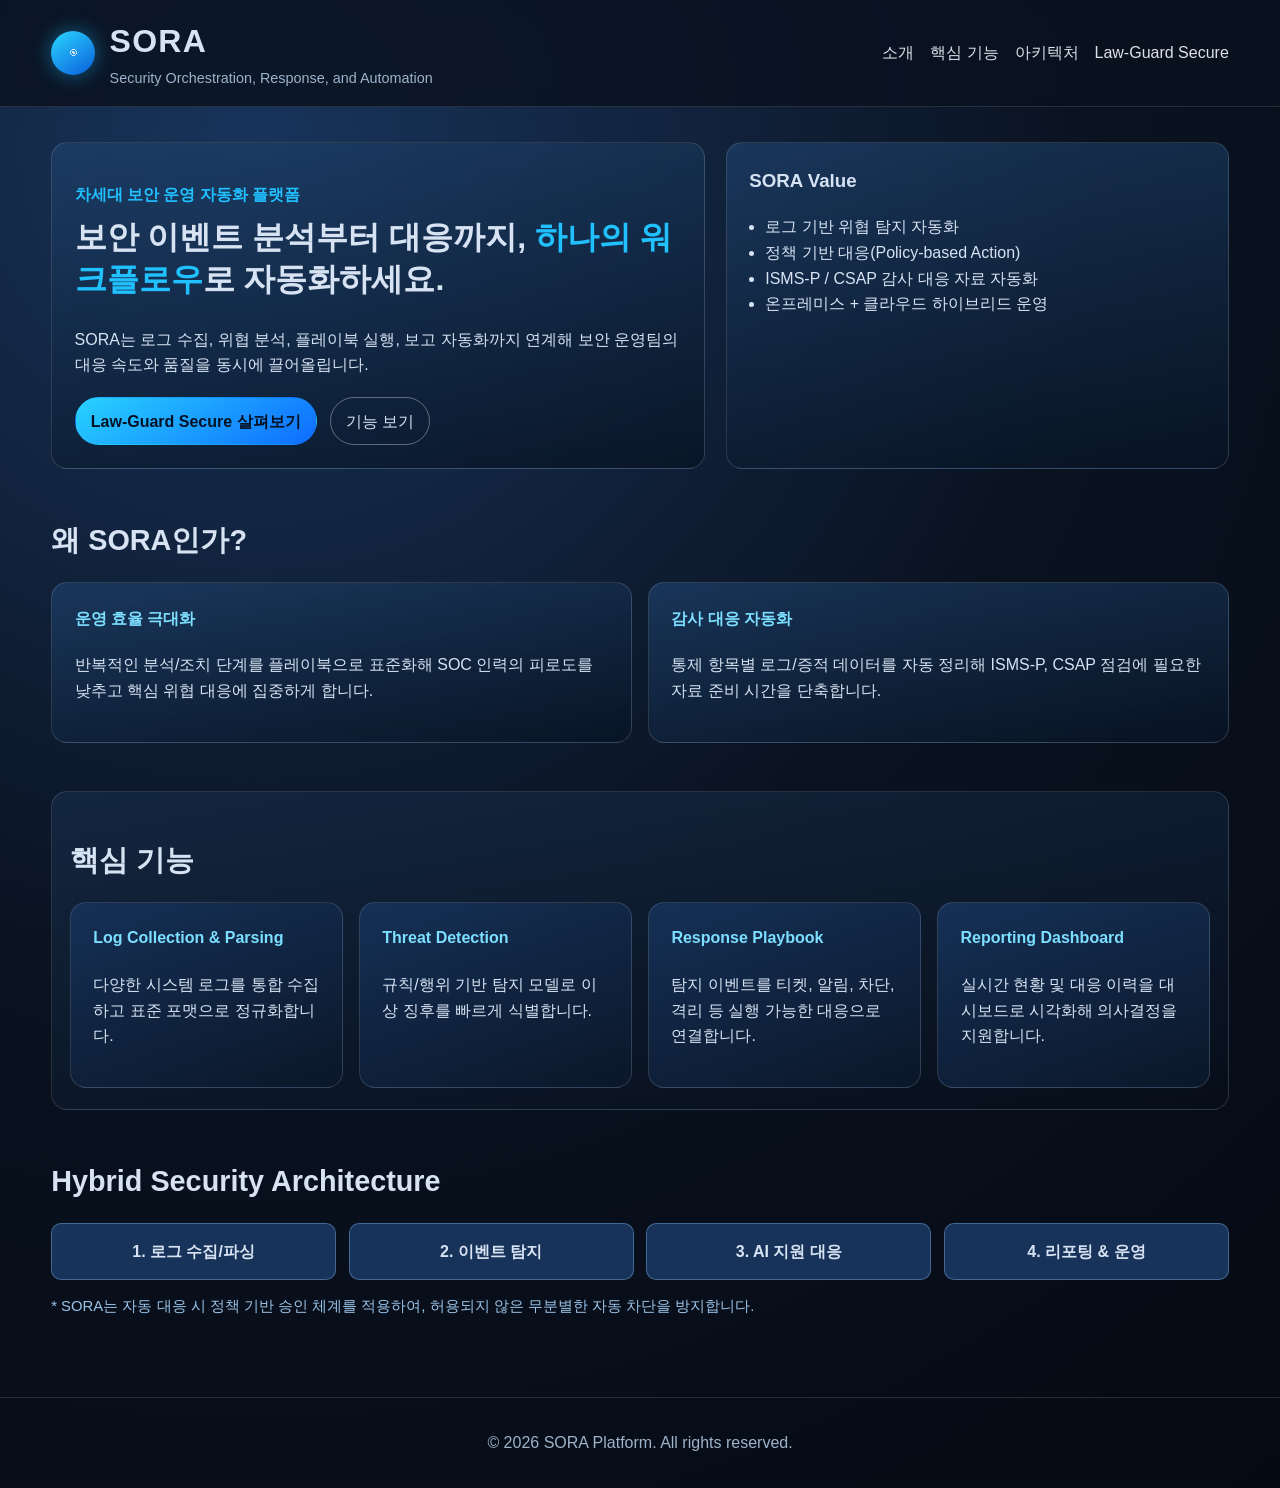
==== index.html @ 712810a7 "Add SORA homepage and Law-Guard Secure solution page" ====
<!DOCTYPE html>
<html lang="ko">
<head>
  <meta charset="UTF-8" />
  <meta name="viewport" content="width=device-width, initial-scale=1.0" />
  <title>SORA | Security Orchestration, Response, and Automation</title>
  <link rel="stylesheet" href="styles.css" />
</head>
<body>
  <header class="site-header">
    <div class="brand-wrap">
      <div class="logo-mark" aria-hidden="true">◉</div>
      <div>
        <h1>SORA</h1>
        <p>Security Orchestration, Response, and Automation</p>
      </div>
    </div>
    <nav>
      <a href="#about">소개</a>
      <a href="#features">핵심 기능</a>
      <a href="#architecture">아키텍처</a>
      <a href="law-guard-secure.html">Law-Guard Secure</a>
    </nav>
  </header>

  <main>
    <section class="hero">
      <div class="hero-content">
        <p class="kicker">차세대 보안 운영 자동화 플랫폼</p>
        <h2>보안 이벤트 분석부터 대응까지, <span>하나의 워크플로우</span>로 자동화하세요.</h2>
        <p>
          SORA는 로그 수집, 위협 분석, 플레이북 실행, 보고 자동화까지 연계해
          보안 운영팀의 대응 속도와 품질을 동시에 끌어올립니다.
        </p>
        <div class="cta-group">
          <a class="btn primary" href="law-guard-secure.html">Law-Guard Secure 살펴보기</a>
          <a class="btn" href="#features">기능 보기</a>
        </div>
      </div>
      <div class="hero-panel">
        <h3>SORA Value</h3>
        <ul>
          <li>로그 기반 위협 탐지 자동화</li>
          <li>정책 기반 대응(Policy-based Action)</li>
          <li>ISMS-P / CSAP 감사 대응 자료 자동화</li>
          <li>온프레미스 + 클라우드 하이브리드 운영</li>
        </ul>
      </div>
    </section>

    <section id="about" class="section">
      <h3>왜 SORA인가?</h3>
      <div class="grid two">
        <article class="card">
          <h4>운영 효율 극대화</h4>
          <p>반복적인 분석/조치 단계를 플레이북으로 표준화해 SOC 인력의 피로도를 낮추고 핵심 위협 대응에 집중하게 합니다.</p>
        </article>
        <article class="card">
          <h4>감사 대응 자동화</h4>
          <p>통제 항목별 로그/증적 데이터를 자동 정리해 ISMS-P, CSAP 점검에 필요한 자료 준비 시간을 단축합니다.</p>
        </article>
      </div>
    </section>

    <section id="features" class="section dark">
      <h3>핵심 기능</h3>
      <div class="grid four">
        <article class="feature-card">
          <h4>Log Collection & Parsing</h4>
          <p>다양한 시스템 로그를 통합 수집하고 표준 포맷으로 정규화합니다.</p>
        </article>
        <article class="feature-card">
          <h4>Threat Detection</h4>
          <p>규칙/행위 기반 탐지 모델로 이상 징후를 빠르게 식별합니다.</p>
        </article>
        <article class="feature-card">
          <h4>Response Playbook</h4>
          <p>탐지 이벤트를 티켓, 알림, 차단, 격리 등 실행 가능한 대응으로 연결합니다.</p>
        </article>
        <article class="feature-card">
          <h4>Reporting Dashboard</h4>
          <p>실시간 현황 및 대응 이력을 대시보드로 시각화해 의사결정을 지원합니다.</p>
        </article>
      </div>
    </section>

    <section id="architecture" class="section">
      <h3>Hybrid Security Architecture</h3>
      <div class="architecture">
        <div>1. 로그 수집/파싱</div>
        <div>2. 이벤트 탐지</div>
        <div>3. AI 지원 대응</div>
        <div>4. 리포팅 & 운영</div>
      </div>
      <p class="note">
        * SORA는 자동 대응 시 정책 기반 승인 체계를 적용하여, 허용되지 않은 무분별한 자동 차단을 방지합니다.
      </p>
    </section>
  </main>

  <footer>
    <p>© 2026 SORA Platform. All rights reserved.</p>
  </footer>
</body>
</html>
---- styles.css ----
:root {
  --bg: #0a1220;
  --bg2: #0d1c31;
  --text: #d7e3f3;
  --muted: #9eb3ca;
  --primary: #21c0ff;
  --card: #11253f;
  --white: #f4f8ff;
}

* { box-sizing: border-box; }
body {
  margin: 0;
  font-family: "Pretendard", "Noto Sans KR", -apple-system, BlinkMacSystemFont, "Segoe UI", sans-serif;
  color: var(--text);
  background: radial-gradient(circle at 20% 10%, #18345b 0%, var(--bg) 50%, #050a13 100%);
  line-height: 1.6;
}

a { color: inherit; text-decoration: none; }

.site-header {
  display: flex;
  justify-content: space-between;
  align-items: center;
  padding: 1rem 4vw;
  border-bottom: 1px solid rgba(255,255,255,0.12);
  position: sticky;
  top: 0;
  backdrop-filter: blur(8px);
  background: rgba(10,18,32,0.85);
}
.site-header.compact h1 { font-size: 1.3rem; }
.brand-wrap { display: flex; align-items: center; gap: .9rem; }
.logo-mark {
  width: 44px; height: 44px; border-radius: 50%;
  display: grid; place-items: center;
  background: linear-gradient(145deg, #2bd7ff, #0a5ddb);
  box-shadow: 0 0 20px rgba(33,192,255,0.45);
}
.brand-wrap h1 { margin: 0; letter-spacing: .04em; }
.brand-wrap p { margin: 0; color: var(--muted); font-size: .9rem; }
nav { display: flex; gap: 1rem; }
nav a { color: var(--white); opacity: .9; }
nav a:hover { color: var(--primary); }

main { padding: 2.2rem 4vw 4rem; }
.section { margin-top: 3rem; }
.section h3 { font-size: 1.8rem; margin-bottom: 1.2rem; }
.hero {
  display: grid;
  grid-template-columns: 1.3fr 1fr;
  gap: 1.3rem;
  align-items: stretch;
}
.hero-content,
.hero-panel,
.card,
.feature-card {
  border: 1px solid rgba(255,255,255,.14);
  background: linear-gradient(170deg, rgba(31,67,110,.65), rgba(8,20,36,.78));
  border-radius: 16px;
  padding: 1.4rem;
}
.kicker {
  color: var(--primary);
  font-weight: 600;
  margin-bottom: .6rem;
}
.hero h2 { margin-top: 0; font-size: 2rem; line-height: 1.3; }
.hero h2 span { color: var(--primary); }
.cta-group { display: flex; flex-wrap: wrap; gap: .8rem; margin-top: 1.2rem; }
.btn {
  border: 1px solid rgba(255,255,255,.34);
  padding: .65rem .95rem;
  border-radius: 999px;
}
.btn.primary {
  background: linear-gradient(145deg, #28d2ff, #0e6cff);
  border-color: transparent;
  color: #031225;
  font-weight: 700;
}
.hero-panel h3 { margin-top: 0; }
.hero-panel ul { margin: .3rem 0 0 1rem; padding: 0; }

.grid { display: grid; gap: 1rem; }
.grid.two { grid-template-columns: repeat(2, minmax(0,1fr)); }
.grid.four { grid-template-columns: repeat(4, minmax(0,1fr)); }
.feature-card { background: linear-gradient(160deg, #153056, #0b1729); }
.feature-card h4,
.card h4 { margin-top: 0; color: #7ddfff; }
.card ul { margin: .4rem 0 0 1rem; padding: 0; }

.section.dark {
  padding: 1rem 1.1rem 1.3rem;
  border: 1px solid rgba(255,255,255,.13);
  border-radius: 16px;
  background: linear-gradient(170deg, rgba(20,40,66,.9), rgba(7,14,26,.85));
}

.architecture {
  display: grid;
  grid-template-columns: repeat(4, minmax(0,1fr));
  gap: .8rem;
}
.architecture div {
  padding: .9rem;
  border-radius: 10px;
  background: #173359;
  border: 1px solid rgba(149,204,255,.35);
  text-align: center;
  font-weight: 600;
}
.note { color: #9bc3e8; font-size: .93rem; }
.contact { text-align: center; }
footer {
  border-top: 1px solid rgba(255,255,255,.13);
  text-align: center;
  padding: 1rem;
  color: var(--muted);
}

@media (max-width: 980px) {
  .hero,
  .grid.two,
  .grid.four,
  .architecture { grid-template-columns: 1fr; }
  nav { display: none; }
  .hero h2 { font-size: 1.55rem; }
}
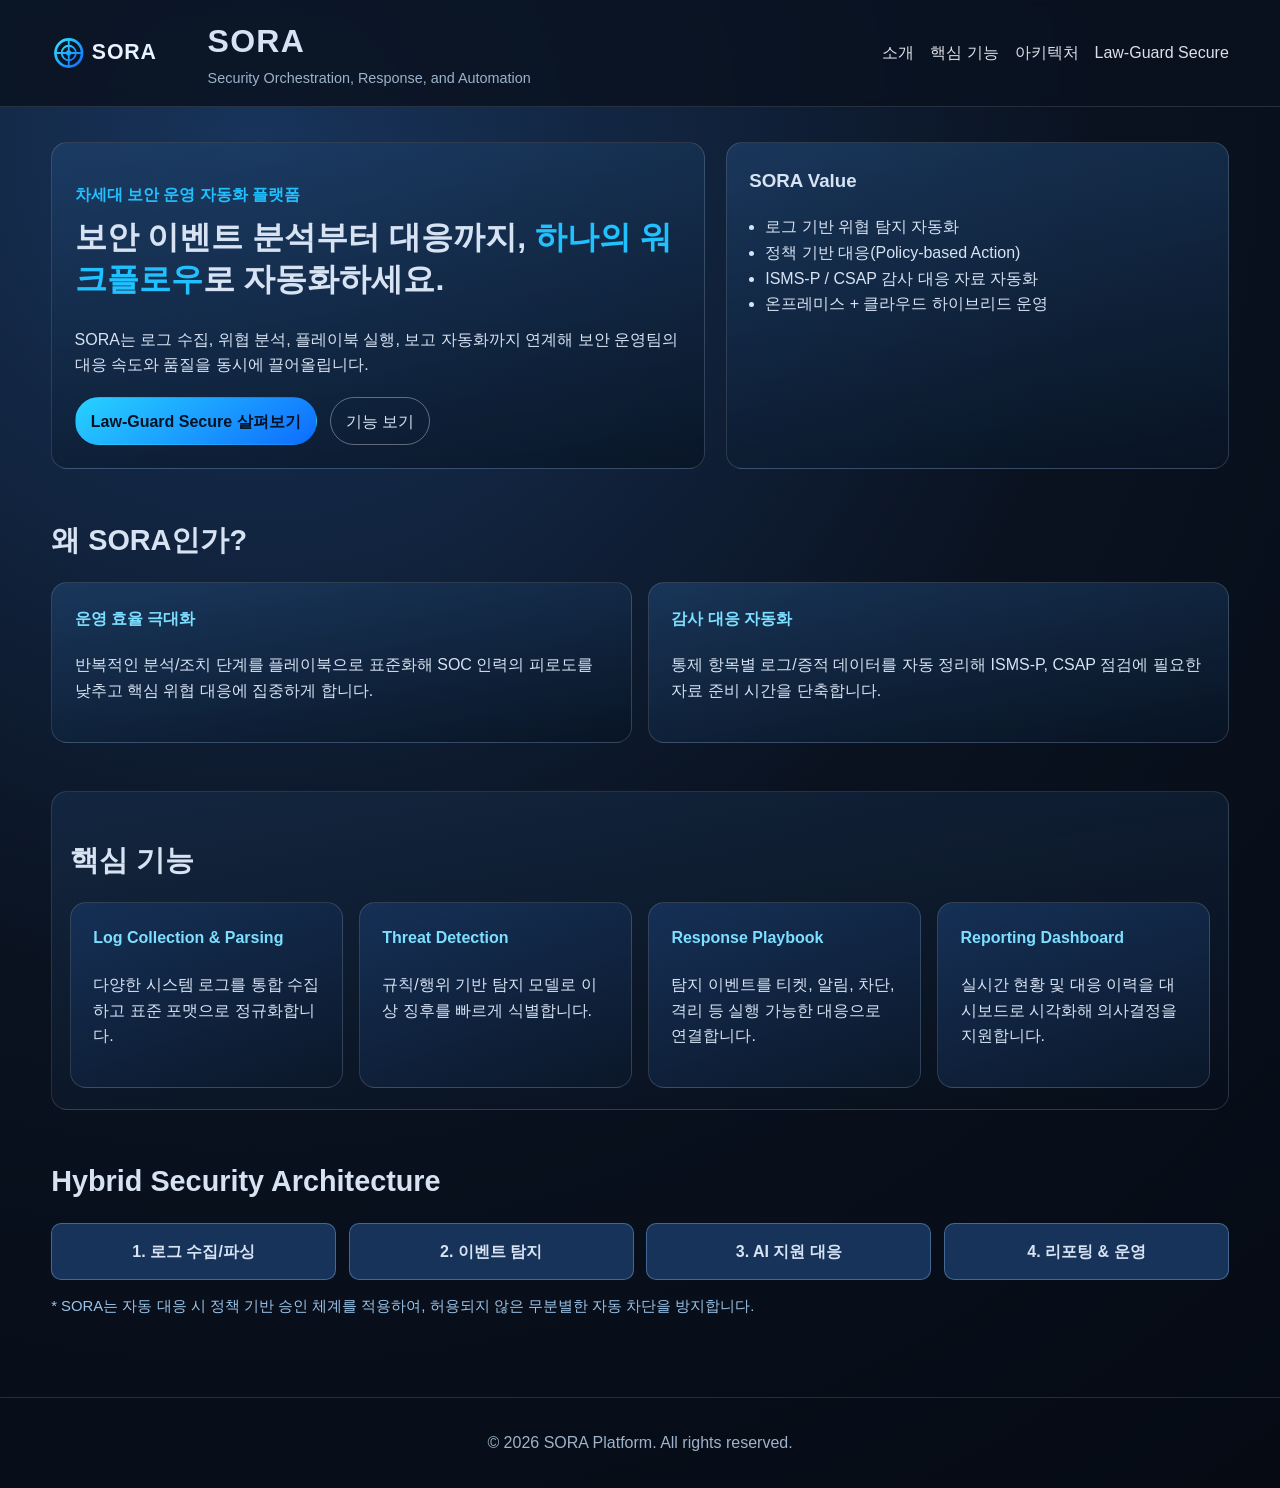
==== commit 4ae3aeea: "Add company logo to top-left header" ====
--- a/index.html
+++ b/index.html
@@ -9,7 +9,7 @@
 <body>
   <header class="site-header">
     <div class="brand-wrap">
-      <div class="logo-mark" aria-hidden="true">◉</div>
+      <img class="company-logo" src="assets/company-logo.svg" alt="SORA 회사 로고" />
       <div>
         <h1>SORA</h1>
         <p>Security Orchestration, Response, and Automation</p>
--- a/styles.css
+++ b/styles.css
@@ -32,6 +32,12 @@
 }
 .site-header.compact h1 { font-size: 1.3rem; }
 .brand-wrap { display: flex; align-items: center; gap: .9rem; }
+.company-logo {
+  width: 142px;
+  max-width: 38vw;
+  height: auto;
+  display: block;
+}
 .logo-mark {
   width: 44px; height: 44px; border-radius: 50%;
   display: grid; place-items: center;
@@ -40,6 +46,7 @@
 }
 .brand-wrap h1 { margin: 0; letter-spacing: .04em; }
 .brand-wrap p { margin: 0; color: var(--muted); font-size: .9rem; }
+.site-header.compact .company-logo { width: 126px; }
 nav { display: flex; gap: 1rem; }
 nav a { color: var(--white); opacity: .9; }
 nav a:hover { color: var(--primary); }
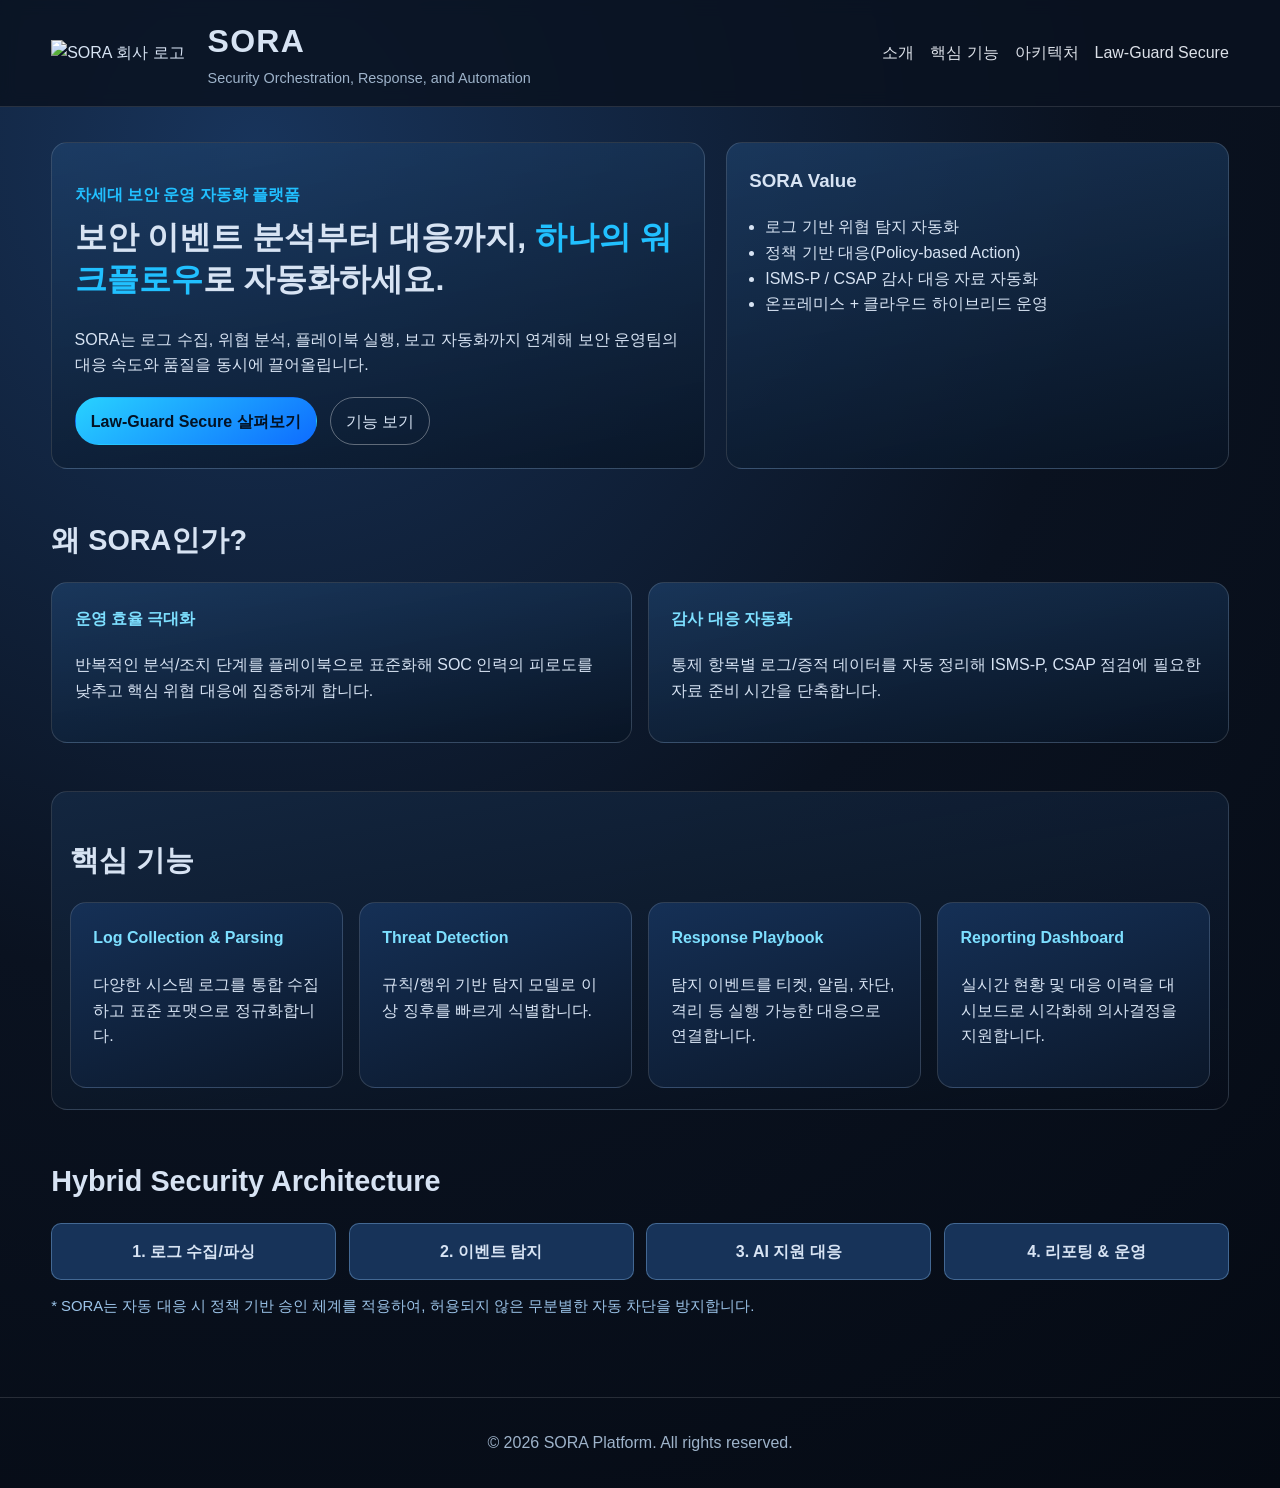
==== commit 92d2a1fa: "Prefer real PNG company logo with SVG fallback" ====
--- a/index.html
+++ b/index.html
@@ -9,7 +9,10 @@
 <body>
   <header class="site-header">
     <div class="brand-wrap">
-      <img class="company-logo" src="assets/company-logo.svg" alt="SORA 회사 로고" />
+      <picture>
+        <source srcset="assets/company-logo.png" type="image/png" />
+        <img class="company-logo" src="assets/company-logo.svg" alt="SORA 회사 로고" />
+      </picture>
       <div>
         <h1>SORA</h1>
         <p>Security Orchestration, Response, and Automation</p>
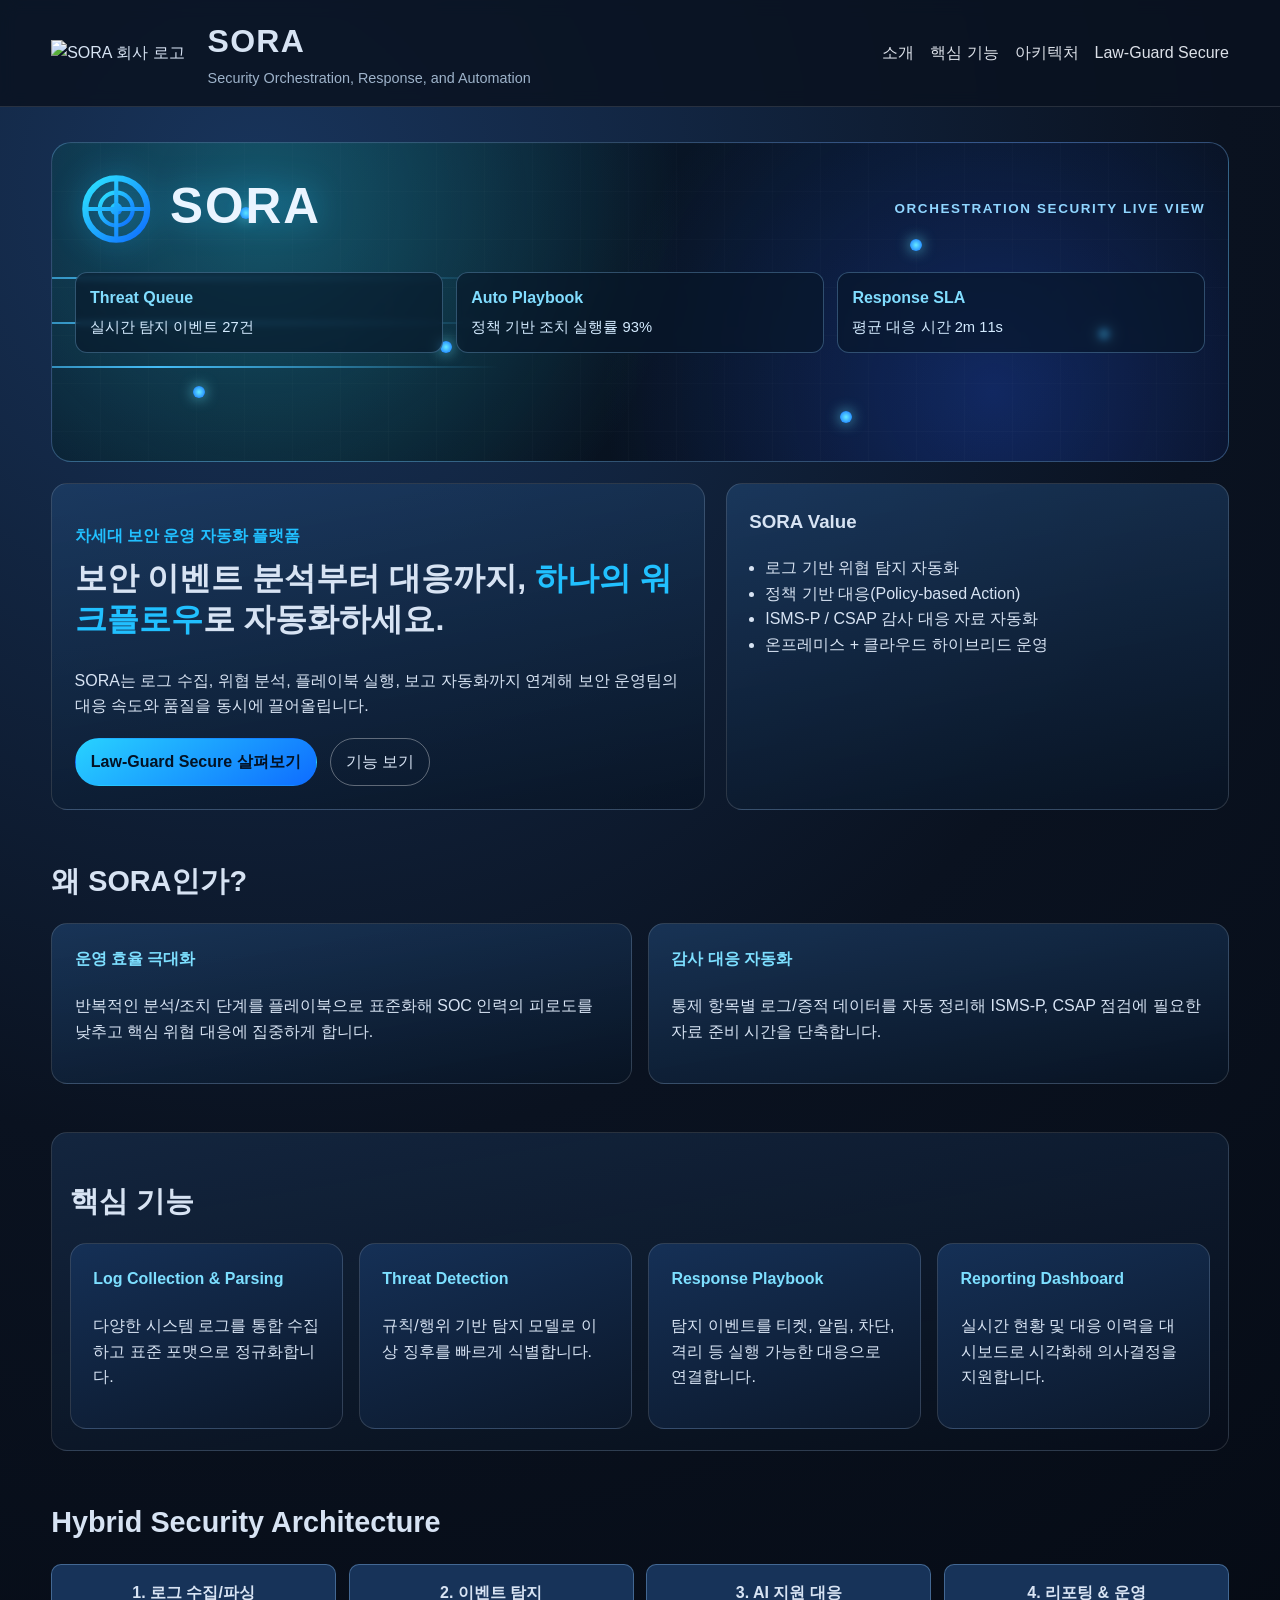
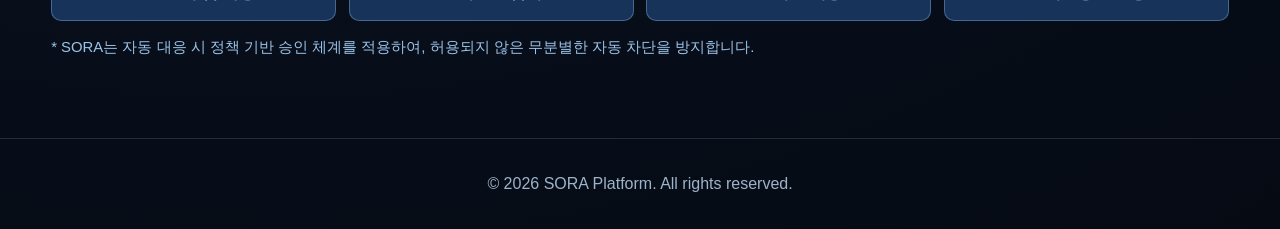
==== commit 3c0479b6: "Add dynamic orchestration security visual to homepage top" ====
--- a/index.html
+++ b/index.html
@@ -27,6 +27,34 @@
   </header>
 
   <main>
+    <section class="orchestration-stage" aria-label="오케스트레이션 시큐리티 비주얼">
+      <div class="stage-overlay"></div>
+      <div class="stage-brand">
+        <img class="stage-logo" src="assets/company-logo.svg" alt="SORA 회사 로고" />
+        <p>ORCHESTRATION SECURITY LIVE VIEW</p>
+      </div>
+      <div class="signal-grid" aria-hidden="true">
+        <span></span><span></span><span></span><span></span><span></span><span></span>
+      </div>
+      <div class="flow-lines" aria-hidden="true">
+        <i></i><i></i><i></i>
+      </div>
+      <div class="stage-panels">
+        <article>
+          <h3>Threat Queue</h3>
+          <p>실시간 탐지 이벤트 27건</p>
+        </article>
+        <article>
+          <h3>Auto Playbook</h3>
+          <p>정책 기반 조치 실행률 93%</p>
+        </article>
+        <article>
+          <h3>Response SLA</h3>
+          <p>평균 대응 시간 2m 11s</p>
+        </article>
+      </div>
+    </section>
+
     <section class="hero">
       <div class="hero-content">
         <p class="kicker">차세대 보안 운영 자동화 플랫폼</p>
--- a/styles.css
+++ b/styles.css
@@ -136,3 +136,113 @@
   nav { display: none; }
   .hero h2 { font-size: 1.55rem; }
 }
+
+.orchestration-stage {
+  position: relative;
+  overflow: hidden;
+  border: 1px solid rgba(130, 194, 255, 0.32);
+  border-radius: 20px;
+  padding: 1.4rem;
+  min-height: 320px;
+  background:
+    radial-gradient(circle at 18% 20%, rgba(46, 230, 255, 0.30), transparent 42%),
+    radial-gradient(circle at 80% 78%, rgba(39, 96, 255, 0.30), transparent 40%),
+    linear-gradient(145deg, #0a1a31 0%, #081423 48%, #070d18 100%);
+  margin-bottom: 1.3rem;
+}
+.stage-overlay {
+  position: absolute;
+  inset: 0;
+  background-image: linear-gradient(rgba(255,255,255,0.05) 1px, transparent 1px),
+                    linear-gradient(90deg, rgba(255,255,255,0.05) 1px, transparent 1px);
+  background-size: 48px 48px;
+  opacity: .36;
+  pointer-events: none;
+}
+.stage-brand {
+  position: relative;
+  z-index: 2;
+  display: flex;
+  align-items: center;
+  justify-content: space-between;
+  gap: 1rem;
+}
+.stage-logo {
+  width: clamp(160px, 28vw, 330px);
+  filter: drop-shadow(0 0 16px rgba(33,192,255,0.45));
+}
+.stage-brand p {
+  margin: 0;
+  font-weight: 700;
+  letter-spacing: .12em;
+  color: #90d6ff;
+  font-size: .84rem;
+}
+.signal-grid {
+  position: absolute;
+  inset: 0;
+  pointer-events: none;
+}
+.signal-grid span {
+  position: absolute;
+  width: 12px;
+  height: 12px;
+  border-radius: 50%;
+  background: radial-gradient(circle, #67ebff, #0e6cff);
+  box-shadow: 0 0 14px rgba(103, 235, 255, .8);
+  animation: pulse 3.6s infinite ease-in-out;
+}
+.signal-grid span:nth-child(1) { top: 20%; left: 16%; }
+.signal-grid span:nth-child(2) { top: 30%; right: 26%; animation-delay: .6s; }
+.signal-grid span:nth-child(3) { top: 62%; left: 33%; animation-delay: 1.1s; }
+.signal-grid span:nth-child(4) { top: 58%; right: 10%; animation-delay: .2s; }
+.signal-grid span:nth-child(5) { bottom: 20%; left: 12%; animation-delay: 1.6s; }
+.signal-grid span:nth-child(6) { bottom: 12%; right: 32%; animation-delay: .9s; }
+.flow-lines {
+  position: absolute;
+  inset: 0;
+  pointer-events: none;
+}
+.flow-lines i {
+  position: absolute;
+  left: -20%;
+  width: 58%;
+  height: 2px;
+  background: linear-gradient(90deg, transparent, rgba(72, 195, 255, .95), transparent);
+  animation: flow 5s linear infinite;
+}
+.flow-lines i:nth-child(1) { top: 42%; }
+.flow-lines i:nth-child(2) { top: 56%; animation-delay: 1.3s; }
+.flow-lines i:nth-child(3) { top: 70%; animation-delay: 2.6s; }
+.stage-panels {
+  position: relative;
+  z-index: 2;
+  margin-top: 1.2rem;
+  display: grid;
+  grid-template-columns: repeat(3, minmax(0, 1fr));
+  gap: .8rem;
+}
+.stage-panels article {
+  border: 1px solid rgba(139, 204, 255, .3);
+  border-radius: 12px;
+  padding: .8rem .9rem;
+  background: rgba(7, 22, 39, .62);
+  backdrop-filter: blur(3px);
+}
+.stage-panels h3 { margin: 0 0 .3rem; color: #81ddff; font-size: 1rem; }
+.stage-panels p { margin: 0; font-size: .92rem; color: #d4ebff; }
+
+@keyframes pulse {
+  0%, 100% { transform: scale(1); opacity: .85; }
+  50% { transform: scale(1.65); opacity: .35; }
+}
+@keyframes flow {
+  0% { transform: translateX(0); opacity: .2; }
+  20% { opacity: .95; }
+  100% { transform: translateX(190%); opacity: .08; }
+}
+
+@media (max-width: 980px) {
+  .stage-brand { flex-direction: column; align-items: flex-start; }
+  .stage-panels { grid-template-columns: 1fr; }
+}
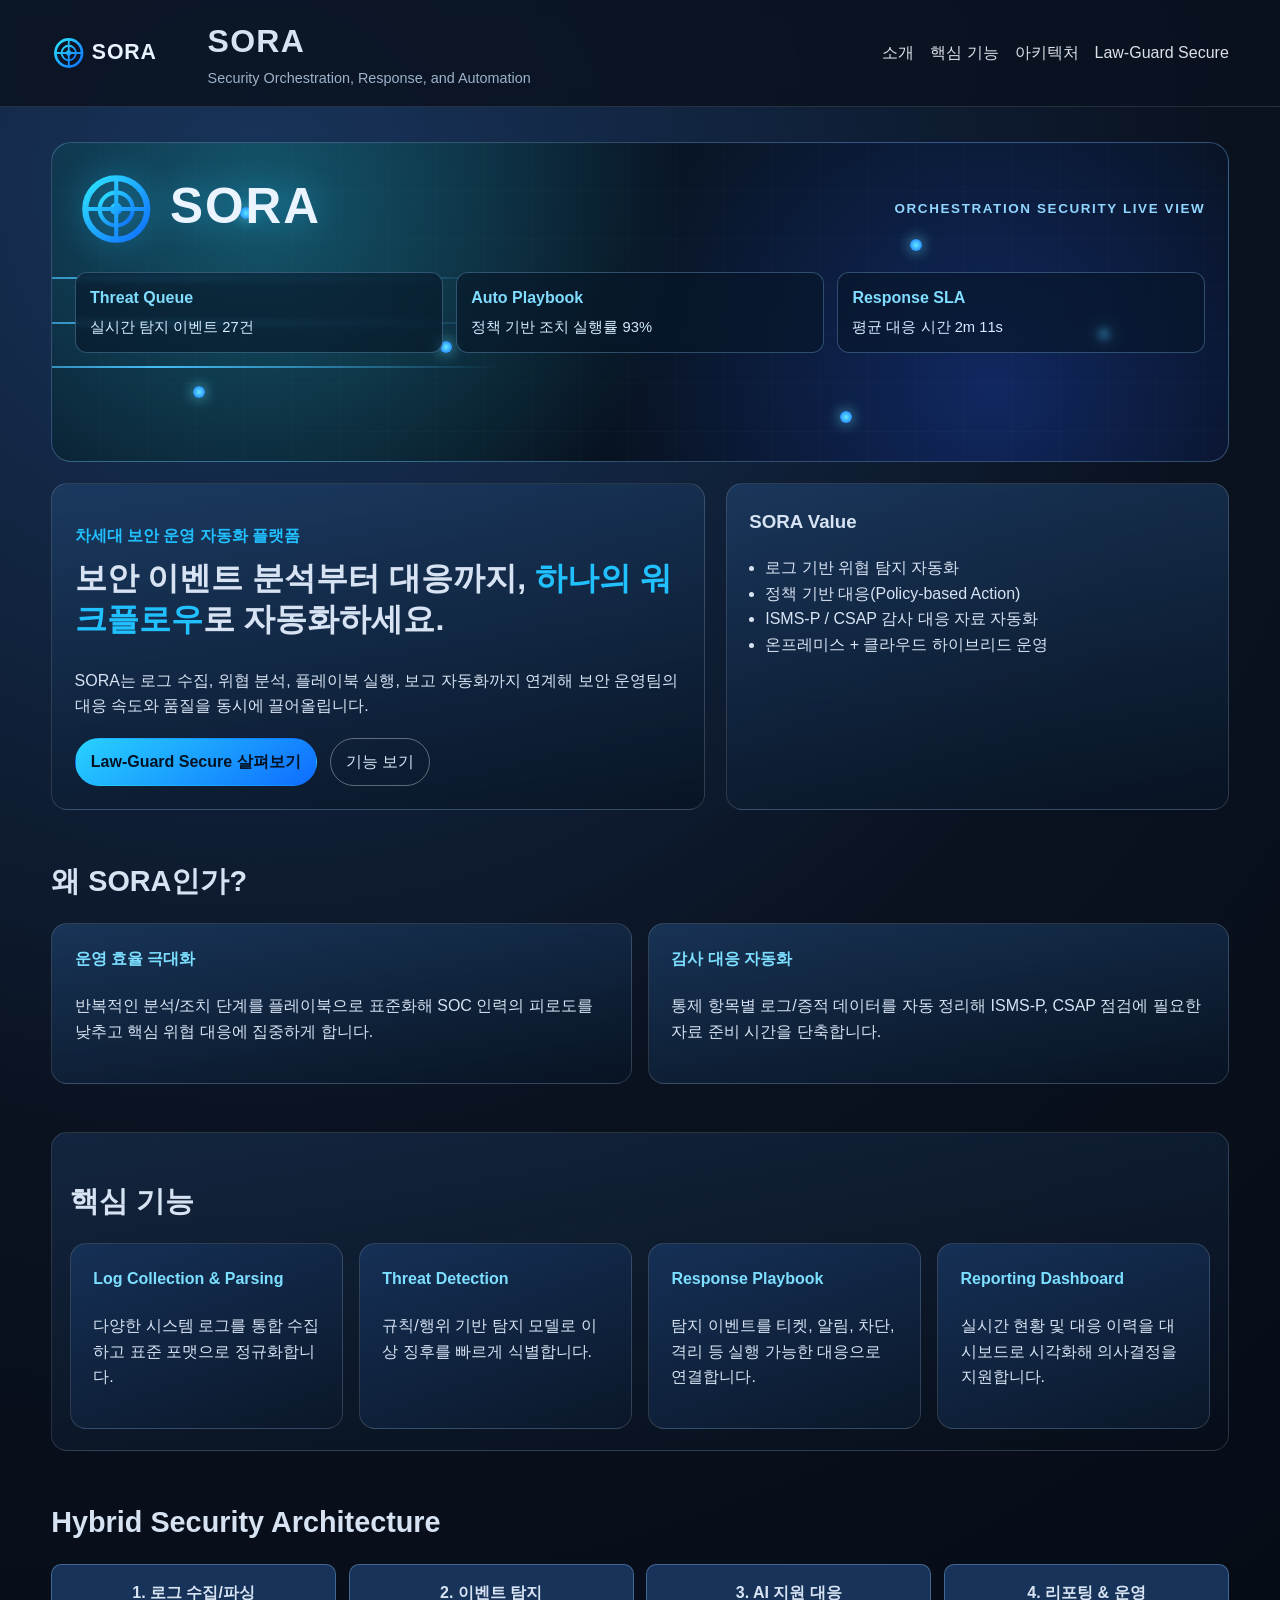
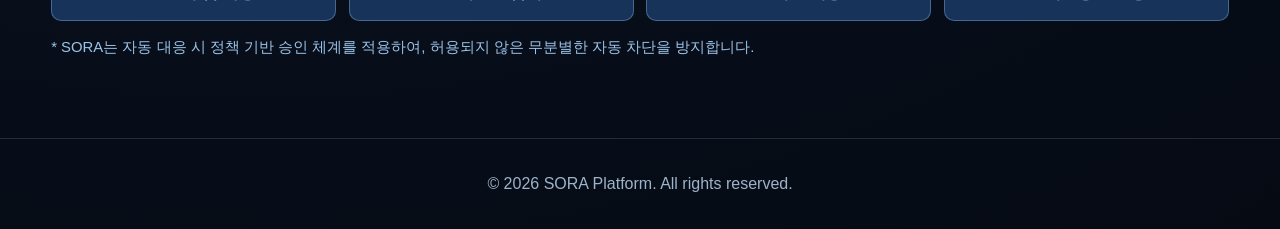
==== commit 2b4c744e: "Fix missing logo by using SVG directly in headers" ====
--- a/index.html
+++ b/index.html
@@ -9,10 +9,7 @@
 <body>
   <header class="site-header">
     <div class="brand-wrap">
-      <picture>
-        <source srcset="assets/company-logo.png" type="image/png" />
-        <img class="company-logo" src="assets/company-logo.svg" alt="SORA 회사 로고" />
-      </picture>
+      <img class="company-logo" src="assets/company-logo.svg" alt="SORA 회사 로고" />
       <div>
         <h1>SORA</h1>
         <p>Security Orchestration, Response, and Automation</p>
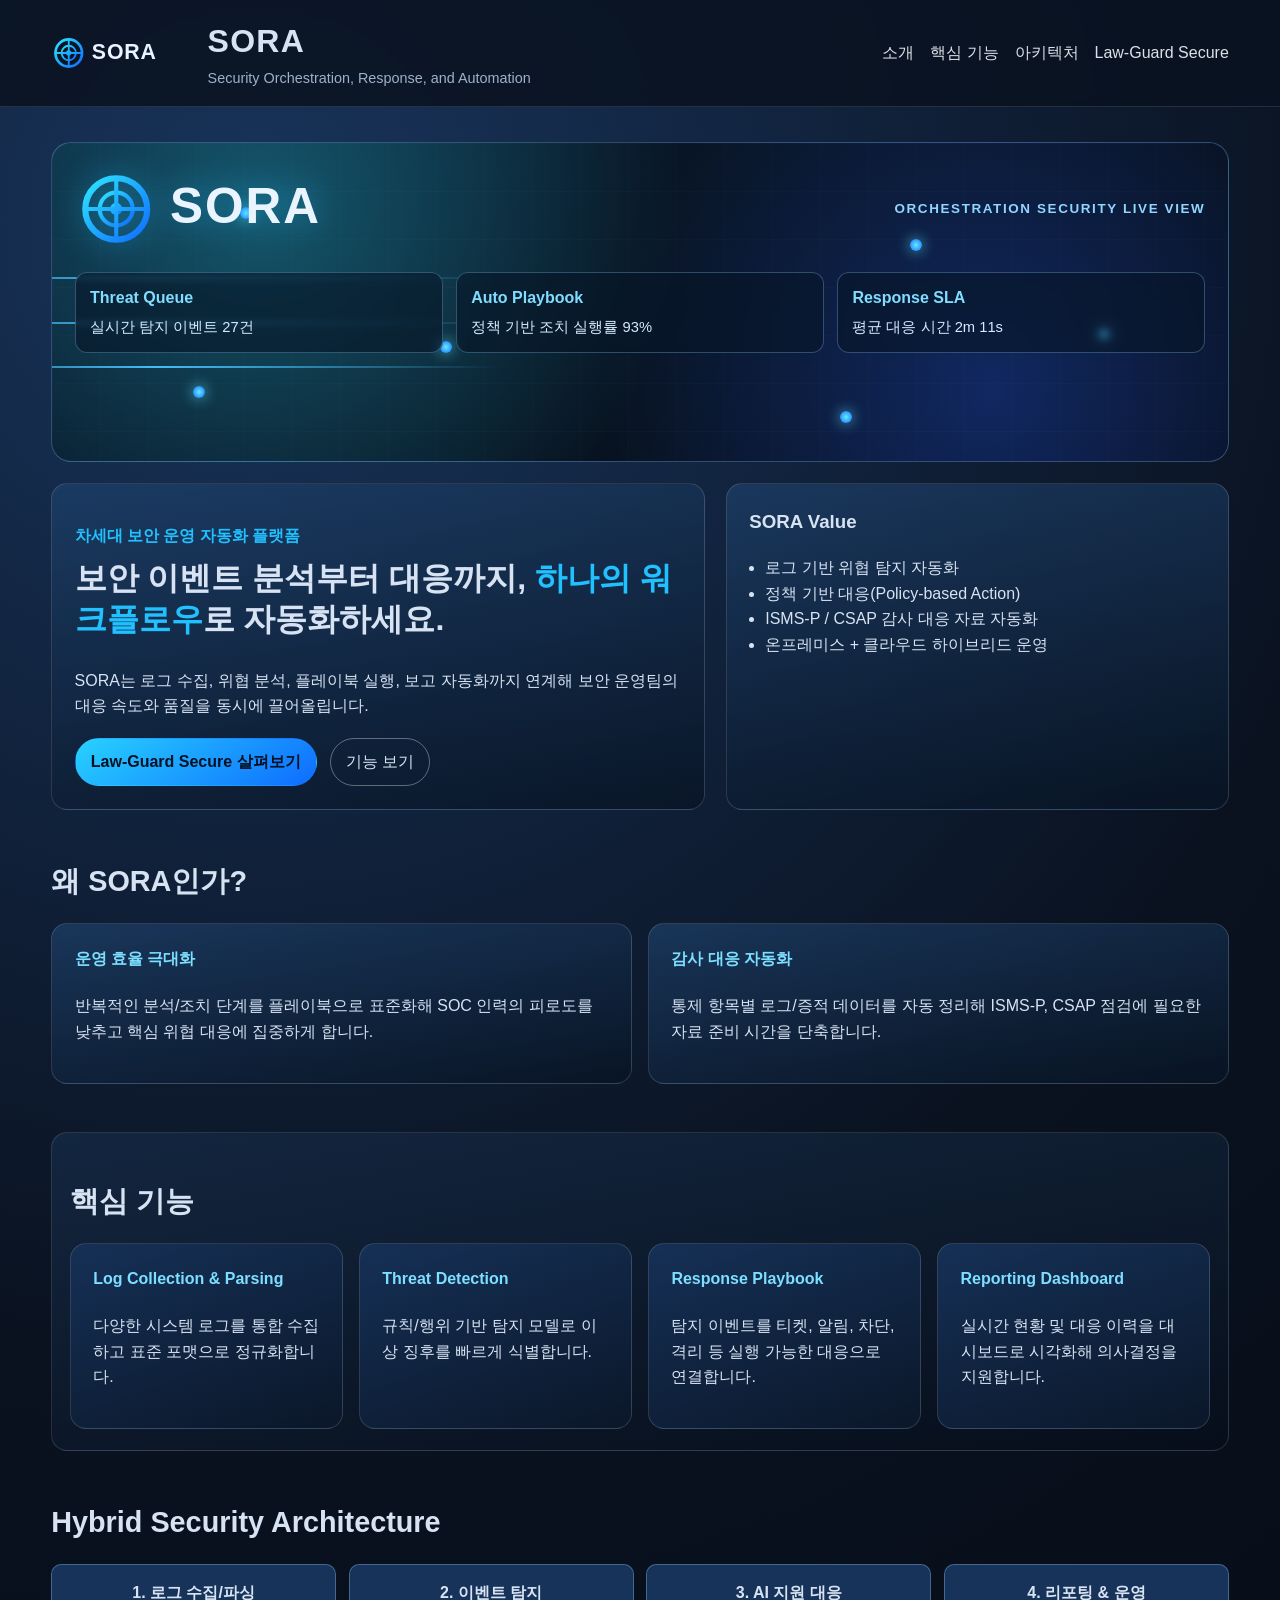
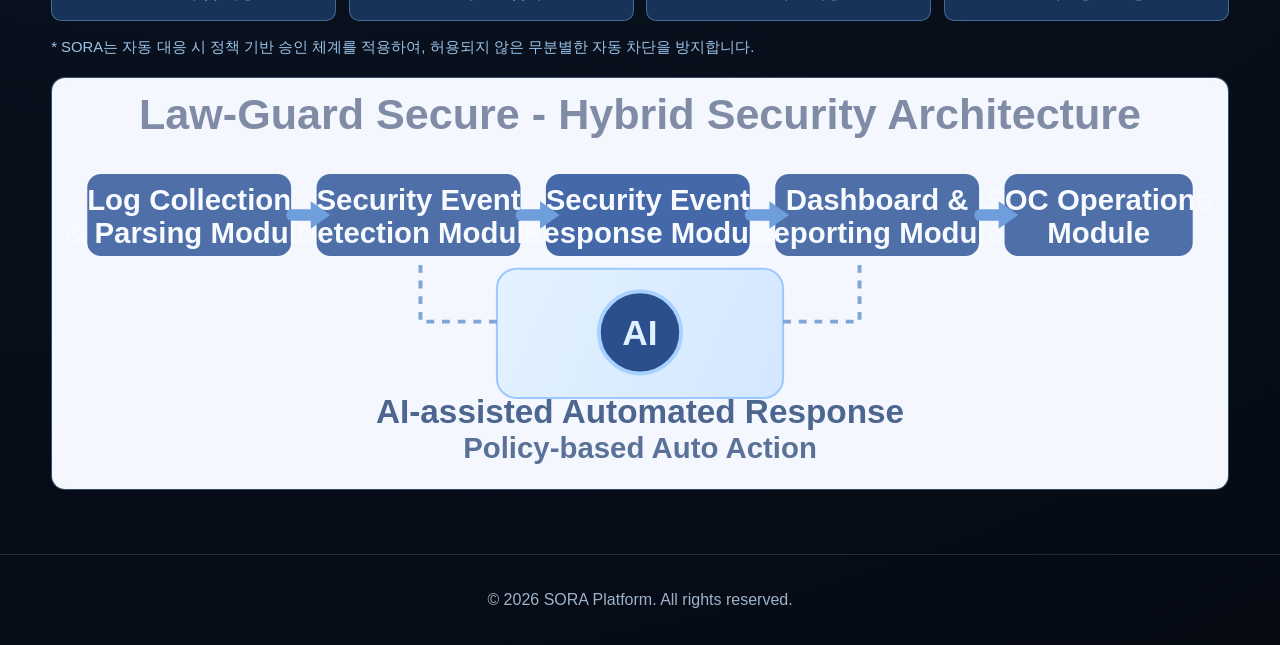
==== commit 8e937b79: "Place architecture diagram below architecture summary on homepage" ====
--- a/index.html
+++ b/index.html
@@ -123,6 +123,9 @@
       <p class="note">
         * SORA는 자동 대응 시 정책 기반 승인 체계를 적용하여, 허용되지 않은 무분별한 자동 차단을 방지합니다.
       </p>
+      <figure class="architecture-figure">
+        <img src="assets/lawguard-architecture.svg" alt="Law-Guard Secure 하이브리드 보안 아키텍처 다이어그램" />
+      </figure>
     </section>
   </main>
 
--- a/styles.css
+++ b/styles.css
@@ -246,3 +246,43 @@
   .stage-brand { flex-direction: column; align-items: flex-start; }
   .stage-panels { grid-template-columns: 1fr; }
 }
+
+.architecture-submenu .architecture-layout {
+  display: grid;
+  grid-template-columns: 1fr 1.2fr;
+  gap: 1rem;
+  align-items: start;
+}
+.architecture-side {
+  border: 1px solid rgba(143, 204, 255, .33);
+  background: rgba(8, 21, 36, .62);
+  border-radius: 12px;
+  padding: .85rem;
+}
+.architecture-side h4 {
+  margin: 0 0 .6rem;
+  color: #8bd7ff;
+  font-size: 1rem;
+}
+.architecture-side img {
+  width: 100%;
+  display: block;
+  border-radius: 10px;
+  background: #f4f7fd;
+}
+@media (max-width: 980px) {
+  .architecture-submenu .architecture-layout { grid-template-columns: 1fr; }
+}
+
+.architecture-figure {
+  margin: 1.1rem 0 0;
+  border: 1px solid rgba(143, 204, 255, .33);
+  border-radius: 14px;
+  overflow: hidden;
+  background: rgba(7, 19, 34, .55);
+}
+.architecture-figure img {
+  width: 100%;
+  display: block;
+  background: #f4f7fd;
+}
